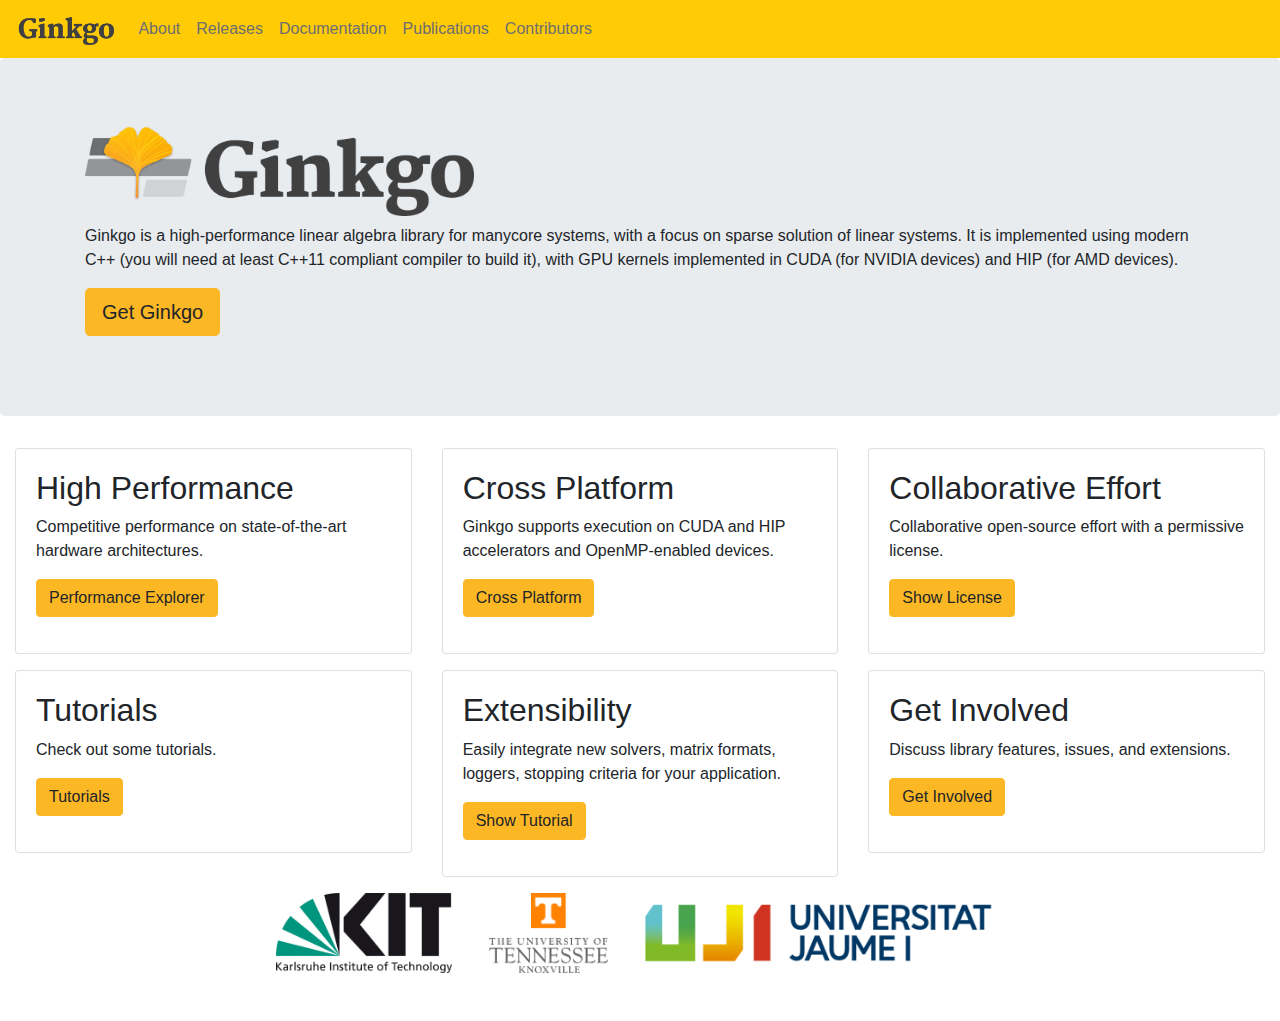
==== index.html @ 4e12d010 "update webpageto include hip" ====
<!DOCTYPE html>
<html>

  <head>
<!-- Global site tag (gtag.js) - Google Analytics -->
<script async src="https://www.googletagmanager.com/gtag/js?id=UA-134176910-1"></script>
<script>
   window.dataLayer = window.dataLayer || [];
   function gtag(){dataLayer.push(arguments);}
   gtag('js', new Date());

   gtag('config', 'UA-134176910-1');
</script>


  <meta charset="utf-8">
  <meta http-equiv="X-UA-Compatible" content="IE=edge">
  <meta name="viewport" content="width=device-width, initial-scale=1">

  <title>Ginkgo</title>

  <link rel="stylesheet" href="https://ginkgo-project.github.io/css/main.css">
  <script src="https://ginkgo-project.github.io/js/jquery.js"></script>
  <script src="https://ginkgo-project.github.io/js/popper.js"></script>
  <script src="https://ginkgo-project.github.io/js/bootstrap.js"></script>
</head>


  <body>

    
<nav class="navbar navbar-expand-xl navbar-dark bg-ginkgo-orange-2">
	<button class="navbar-toggler" type="button" data-toggle="collapse"
		data-target="#navbarsExampleDefault"
		aria-controls="navbarsExampleDefault" aria-expanded="false"
		aria-label="Toggle navigation">
		<span class="navbar-toggler-icon"></span>
	</button>
	<a class="navbar-brand" href="#"><img src="https://ginkgo-project.github.io/
		img/ginkgo-1-textonly.png" style="height: 2rem; display: block; margin-left: auto; margin-right: auto;"></a>
	<div class="collapse navbar-collapse" id="navbarsExampleDefault">
		<ul class="navbar-nav mr-auto">
			<li class="nav-item"><a class="text-ginkgo-grey-1 nav-link"
				href=" https://github.com/betterscientificsoftware/betterscientificsoftware.github.io/blob/master/Articles/Blog/GinkgoSustainableSoftwareInAnAcademicEnvironment.md">About</a></li>
			<li class="nav-item"><a class="text-ginkgo-grey-1 nav-link"
				href="https://github.com/ginkgo-project/ginkgo/releases"
				target="_blank">Releases</a></li>
			<li class="nav-item"><a class="text-ginkgo-grey-1 nav-link"
				href="https://ginkgo-project.github.io/ginkgo/doc/develop/"
				target="_blank">Documentation</a></li>
			<li class="nav-item"><a class="text-ginkgo-grey-1 nav-link"
				href="https://github.com/ginkgo-project/outreach"
				target="_blank">Publications</a></li>
			<li class="nav-item"><a class="text-ginkgo-grey-1 nav-link"
				href="https://github.com/ginkgo-project/ginkgo/graphs/contributors"
				target="_blank">Contributors</a></li>
		</ul>
	</div>
</nav>


    
    <main role="main"> <!-- Main jumbotron for a primary marketing message or call to action -->
<div class="jumbotron">
	<div class="container">
		<h1 class="display-3"><img style="width: 35%" class="img-fluid" src="https://ginkgo-project.github.io/
		img/ginkgo-1-horizontal.png"></h1>
		<p>Ginkgo is a high-performance linear algebra library for
			manycore systems, with a focus on sparse solution of linear systems.
			It is implemented using modern C++ (you will need at least C++11
			compliant compiler to build it), with GPU kernels implemented in
			CUDA (for NVIDIA devices) and HIP (for AMD devices).</p>
		<p>
			<a class="btn btn-ginkgo-orange-1 btn-lg"
				href="https://github.com/ginkgo-project/ginkgo" role="button">Get
				Ginkgo</a>
		</p>
	</div>
</div>

<div class="container-fluid">

	<div class="row row-margin">
	
		<div class="col-md-4">
			<div class="card">
				<div class="card-body">
					<h2>High Performance</h2>
					<p>Competitive performance on state-of-the-art hardware architectures.</p>
					<p>
						<a class="btn btn-ginkgo-orange-1"
							href="https://ginkgo-project.github.io/gpe/"
							target="_blank">Performance Explorer</a>
					</p>

				</div>
			</div>
		</div>
		
		<div class="col-md-4">
			<div class="card">
				<div class="card-body">
					<h2>Cross Platform</h2>
					<p>Ginkgo supports execution on CUDA and HIP accelerators and OpenMP-enabled devices.</p>
					<p>
						<a class="btn btn-ginkgo-orange-1"
							href="https://ginkgo-project.github.io/ginkgo/doc/develop/"
							target="_blank">Cross Platform</a>
					</p>

				</div>
			</div>
		</div>
	
		<div class="col-md-4">
			<div class="card">
				<div class="card-body">
					<h2>Collaborative Effort</h2>
					<p>Collaborative open-source effort with a permissive license.</p>
					<p>
						<a class="btn btn-ginkgo-orange-1"
							href="https://github.com/ginkgo-project/ginkgo/blob/develop/LICENSE"
							target="_blank">Show License</a>
					</p>

				</div>
			</div>
		</div>

		<div class="col-md-4">
			<div class="card">
				<div class="card-body">
					<h2>Tutorials</h2>
					<p>Check out some tutorials.</p>
					<p>
						<a class="btn btn-ginkgo-orange-1"
							href="https://github.com/ginkgo-project/ginkgo/wiki/Tutorial:-Building-a-2D-Poisson-Solver"
							target="_blank">Tutorials</a>
					</p>

				</div>
			</div>
		</div>
		
		<div class="col-md-4">
			<div class="card">
				<div class="card-body">
					<h2>Extensibility</h2>
					<p>Easily integrate new solvers, matrix formats, loggers, stopping criteria for your application.</p>
					<p>
						<a class="btn btn-ginkgo-orange-1"
							href="https://github.com/ginkgo-project/ginkgo/wiki/Tutorial-9:-Customize:-Loggers"
							target="_blank">Show Tutorial</a>
					</p>

				</div>
			</div>
		</div>
		
		<div class="col-md-4">
			<div class="card">
				<div class="card-body">
					<h2>Get Involved</h2>
					<p>Discuss library features, issues, and extensions.</p>
					<p>
						<a class="btn btn-ginkgo-orange-1"
							href="https://github.com/ginkgo-project/ginkgo/issues"
							target="_blank">Get Involved</a>
					</p>

				</div>
			</div>
		</div>
		
	</div>

<div class="row justify-content-md-center row-logos">
					<div class="col-md-auto">
					<a href="http://www.kit.edu/index.php"><img class="img-fluid" src="https://ginkgo-project.github.io/
		img/kit.jpg"></a>
					<a href="https://www.utk.edu/"><img class="img-fluid" src="https://ginkgo-project.github.io/
		img/utk.png"></a>
					<a href="https://www.uji.es/"><img class="img-fluid" src="https://ginkgo-project.github.io/
		img/uji.png"></a>
					</div>
					</div>

</div>
<!-- /container --> </main>



    

  </body>

</html>
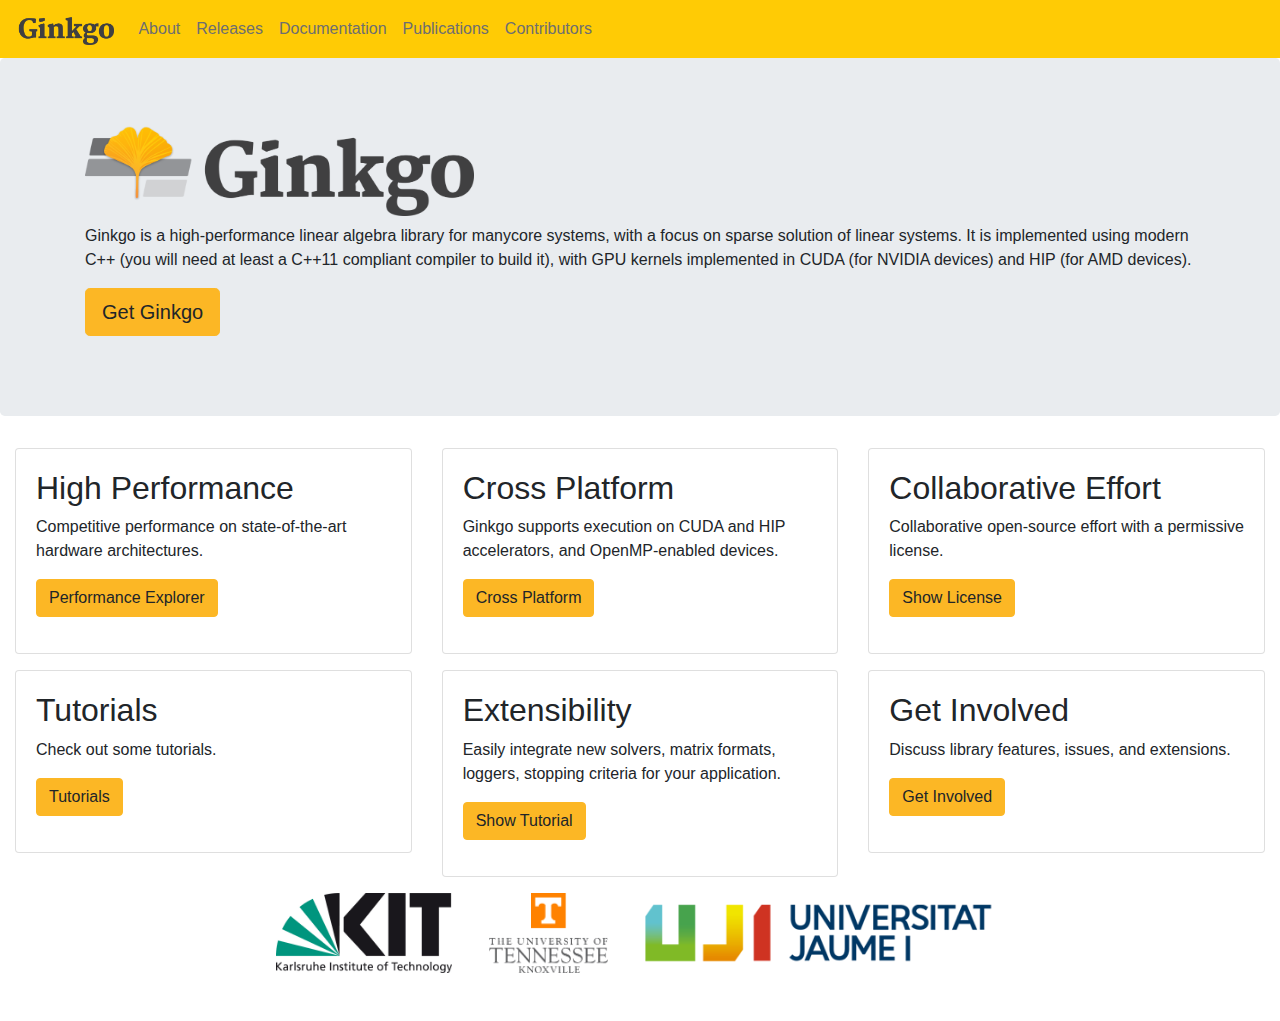
==== commit 72697763: "Fix some typos and the poisson solver tutorial link." ====
--- a/index.html
+++ b/index.html
@@ -67,7 +67,7 @@
 		img/ginkgo-1-horizontal.png"></h1>
 		<p>Ginkgo is a high-performance linear algebra library for
 			manycore systems, with a focus on sparse solution of linear systems.
-			It is implemented using modern C++ (you will need at least C++11
+			It is implemented using modern C++ (you will need at least a C++11
 			compliant compiler to build it), with GPU kernels implemented in
 			CUDA (for NVIDIA devices) and HIP (for AMD devices).</p>
 		<p>
@@ -101,7 +101,7 @@
 			<div class="card">
 				<div class="card-body">
 					<h2>Cross Platform</h2>
-					<p>Ginkgo supports execution on CUDA and HIP accelerators and OpenMP-enabled devices.</p>
+					<p>Ginkgo supports execution on CUDA and HIP accelerators, and OpenMP-enabled devices.</p>
 					<p>
 						<a class="btn btn-ginkgo-orange-1"
 							href="https://ginkgo-project.github.io/ginkgo/doc/develop/"
@@ -134,7 +134,7 @@
 					<p>Check out some tutorials.</p>
 					<p>
 						<a class="btn btn-ginkgo-orange-1"
-							href="https://github.com/ginkgo-project/ginkgo/wiki/Tutorial:-Building-a-2D-Poisson-Solver"
+							href="https://github.com/ginkgo-project/ginkgo/wiki/Tutorial:-Building-a-Poisson-Solver"
 							target="_blank">Tutorials</a>
 					</p>
 
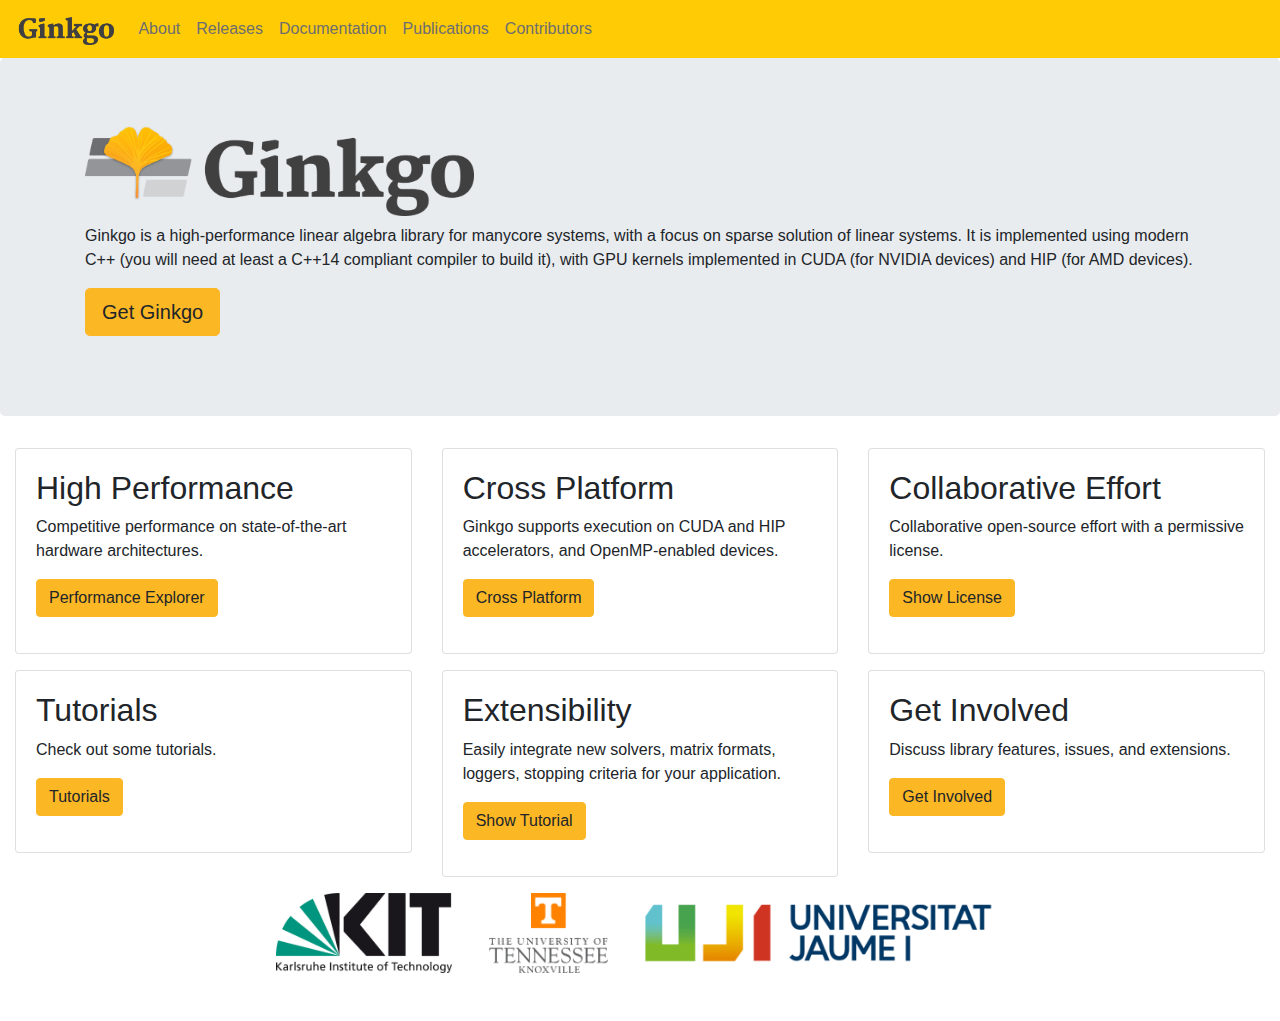
==== commit 27cdf9bd: "C++11 -> C++14" ====
--- a/index.html
+++ b/index.html
@@ -67,7 +67,7 @@
 		img/ginkgo-1-horizontal.png"></h1>
 		<p>Ginkgo is a high-performance linear algebra library for
 			manycore systems, with a focus on sparse solution of linear systems.
-			It is implemented using modern C++ (you will need at least a C++11
+			It is implemented using modern C++ (you will need at least a C++14
 			compliant compiler to build it), with GPU kernels implemented in
 			CUDA (for NVIDIA devices) and HIP (for AMD devices).</p>
 		<p>
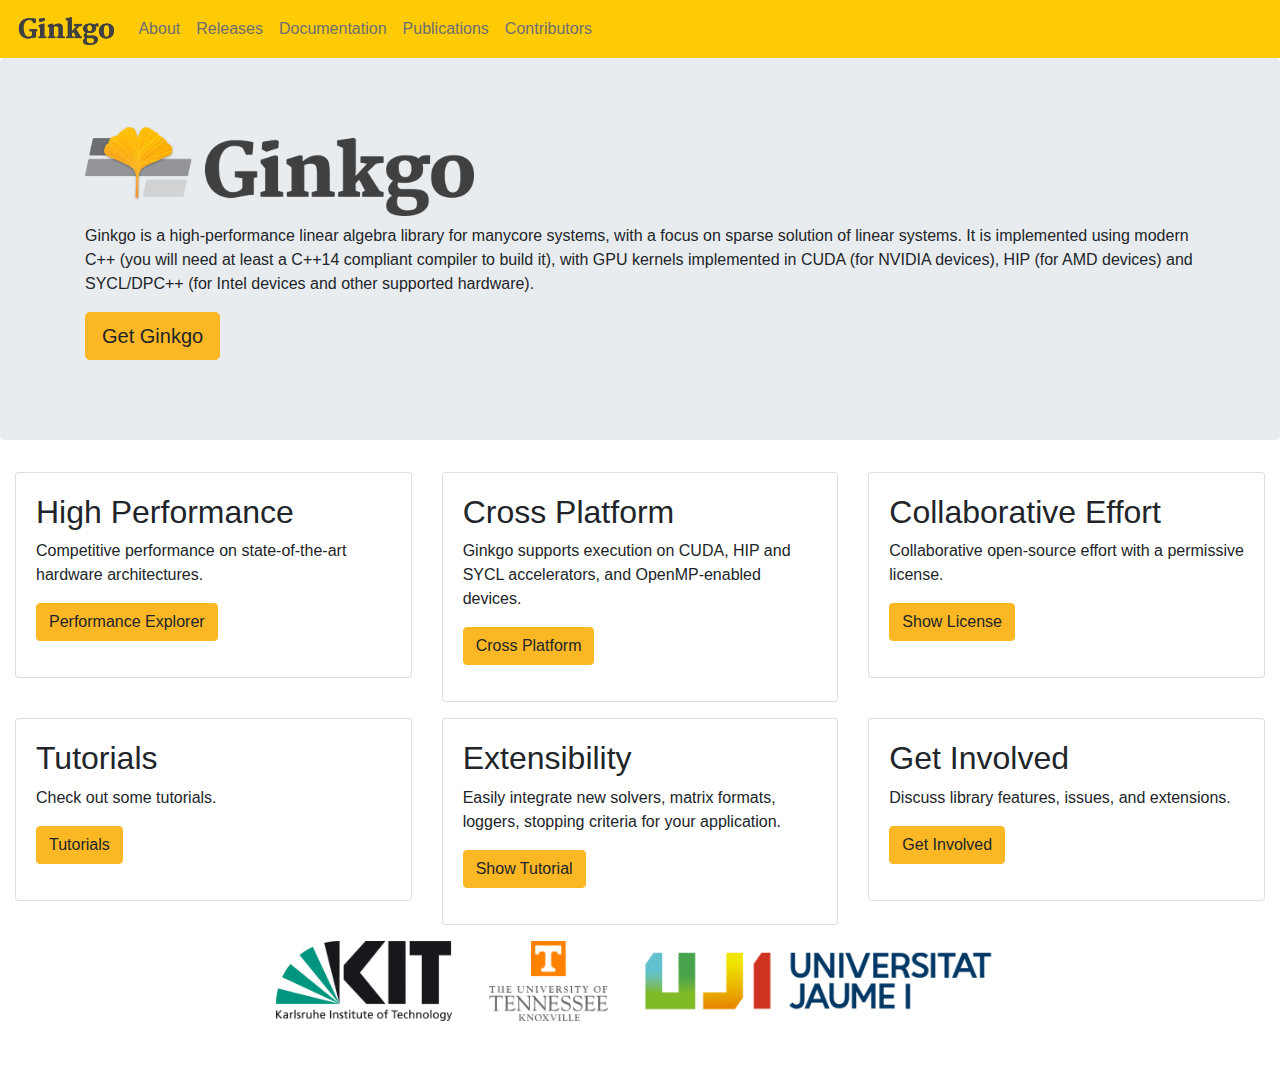
==== commit 00a1eb11: "Mention DPC++" ====
--- a/index.html
+++ b/index.html
@@ -69,7 +69,8 @@
 			manycore systems, with a focus on sparse solution of linear systems.
 			It is implemented using modern C++ (you will need at least a C++14
 			compliant compiler to build it), with GPU kernels implemented in
-			CUDA (for NVIDIA devices) and HIP (for AMD devices).</p>
+			CUDA (for NVIDIA devices), HIP (for AMD devices) and SYCL/DPC++ (for
+			Intel devices and other supported hardware).</p>
 		<p>
 			<a class="btn btn-ginkgo-orange-1 btn-lg"
 				href="https://github.com/ginkgo-project/ginkgo" role="button">Get
@@ -101,7 +102,7 @@
 			<div class="card">
 				<div class="card-body">
 					<h2>Cross Platform</h2>
-					<p>Ginkgo supports execution on CUDA and HIP accelerators, and OpenMP-enabled devices.</p>
+					<p>Ginkgo supports execution on CUDA, HIP and SYCL accelerators, and OpenMP-enabled devices.</p>
 					<p>
 						<a class="btn btn-ginkgo-orange-1"
 							href="https://ginkgo-project.github.io/ginkgo/doc/develop/"
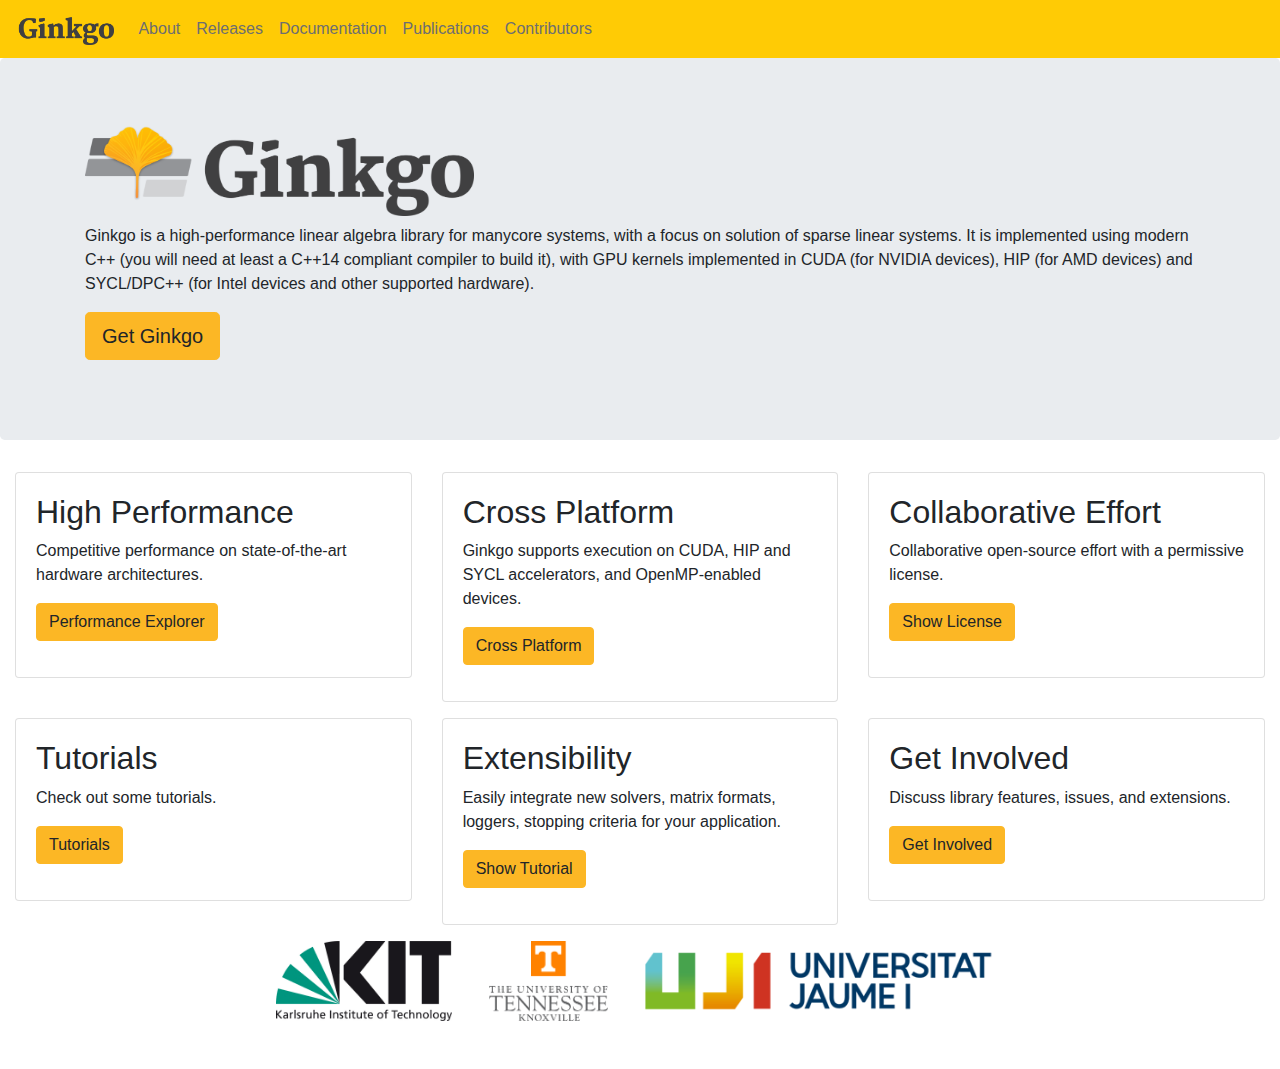
==== commit c1c3b16d: "Update description" ====
--- a/index.html
+++ b/index.html
@@ -46,7 +46,7 @@
 				href="https://github.com/ginkgo-project/ginkgo/releases"
 				target="_blank">Releases</a></li>
 			<li class="nav-item"><a class="text-ginkgo-grey-1 nav-link"
-				href="https://ginkgo-project.github.io/ginkgo/doc/develop/"
+				href="https://ginkgo-project.github.io/ginkgo-generated-documentation/doc/develop/"
 				target="_blank">Documentation</a></li>
 			<li class="nav-item"><a class="text-ginkgo-grey-1 nav-link"
 				href="https://github.com/ginkgo-project/outreach"
@@ -66,7 +66,7 @@
 		<h1 class="display-3"><img style="width: 35%" class="img-fluid" src="https://ginkgo-project.github.io/
 		img/ginkgo-1-horizontal.png"></h1>
 		<p>Ginkgo is a high-performance linear algebra library for
-			manycore systems, with a focus on sparse solution of linear systems.
+			manycore systems, with a focus on solution of sparse linear systems.
 			It is implemented using modern C++ (you will need at least a C++14
 			compliant compiler to build it), with GPU kernels implemented in
 			CUDA (for NVIDIA devices), HIP (for AMD devices) and SYCL/DPC++ (for
@@ -105,7 +105,7 @@
 					<p>Ginkgo supports execution on CUDA, HIP and SYCL accelerators, and OpenMP-enabled devices.</p>
 					<p>
 						<a class="btn btn-ginkgo-orange-1"
-							href="https://ginkgo-project.github.io/ginkgo/doc/develop/"
+							href="https://ginkgo-project.github.io/ginkgo-generated-documentation/doc/develop/"
 							target="_blank">Cross Platform</a>
 					</p>
 
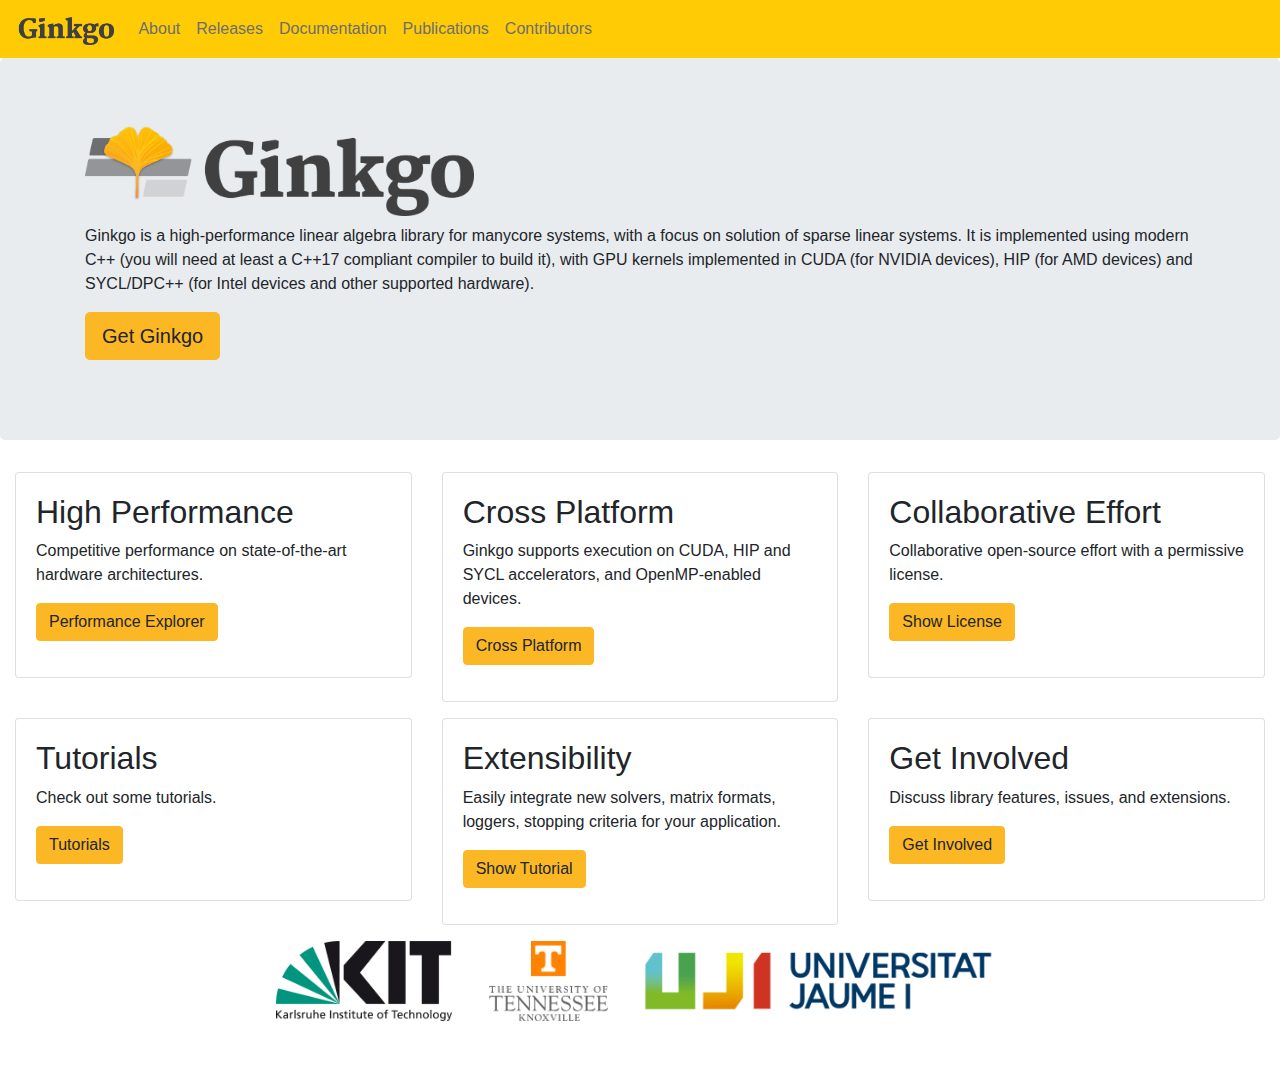
==== commit 9c23d261: "Update c++ version" ====
--- a/index.html
+++ b/index.html
@@ -67,7 +67,7 @@
 		img/ginkgo-1-horizontal.png"></h1>
 		<p>Ginkgo is a high-performance linear algebra library for
 			manycore systems, with a focus on solution of sparse linear systems.
-			It is implemented using modern C++ (you will need at least a C++14
+			It is implemented using modern C++ (you will need at least a C++17
 			compliant compiler to build it), with GPU kernels implemented in
 			CUDA (for NVIDIA devices), HIP (for AMD devices) and SYCL/DPC++ (for
 			Intel devices and other supported hardware).</p>
